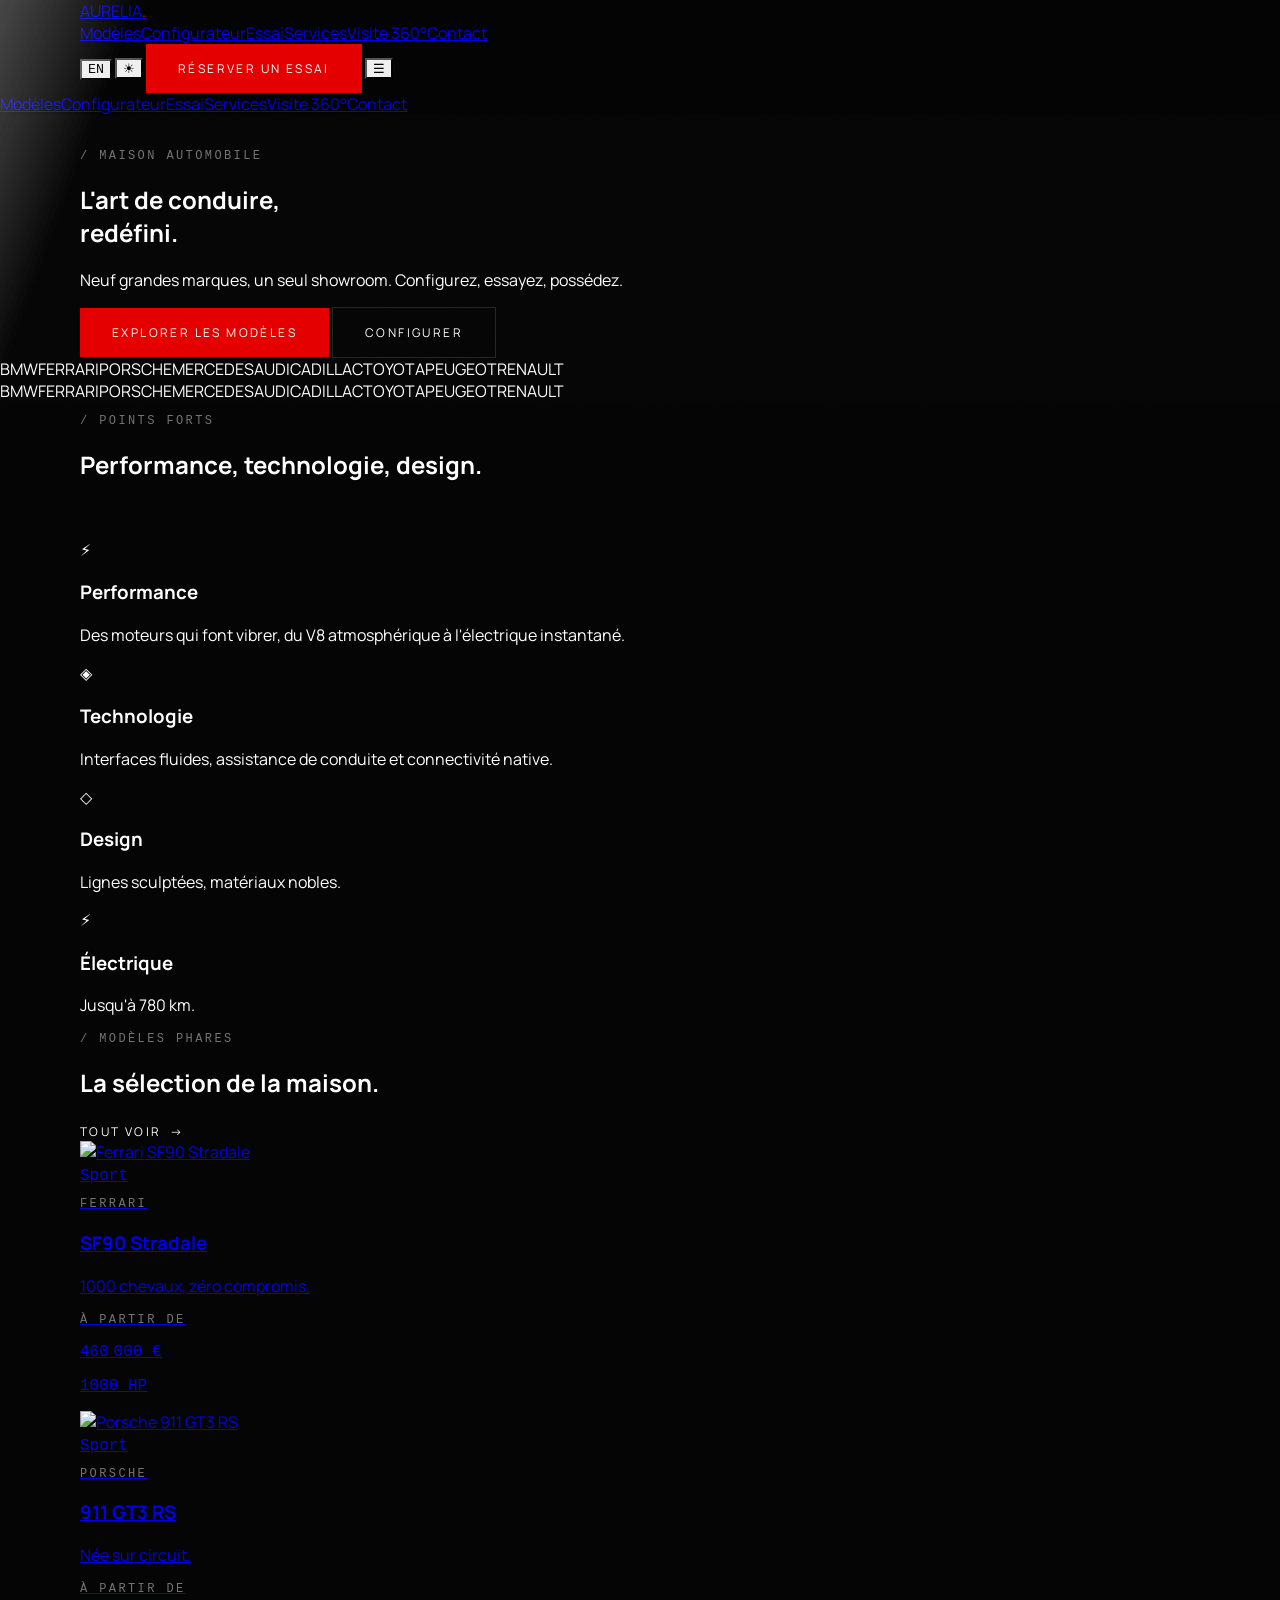
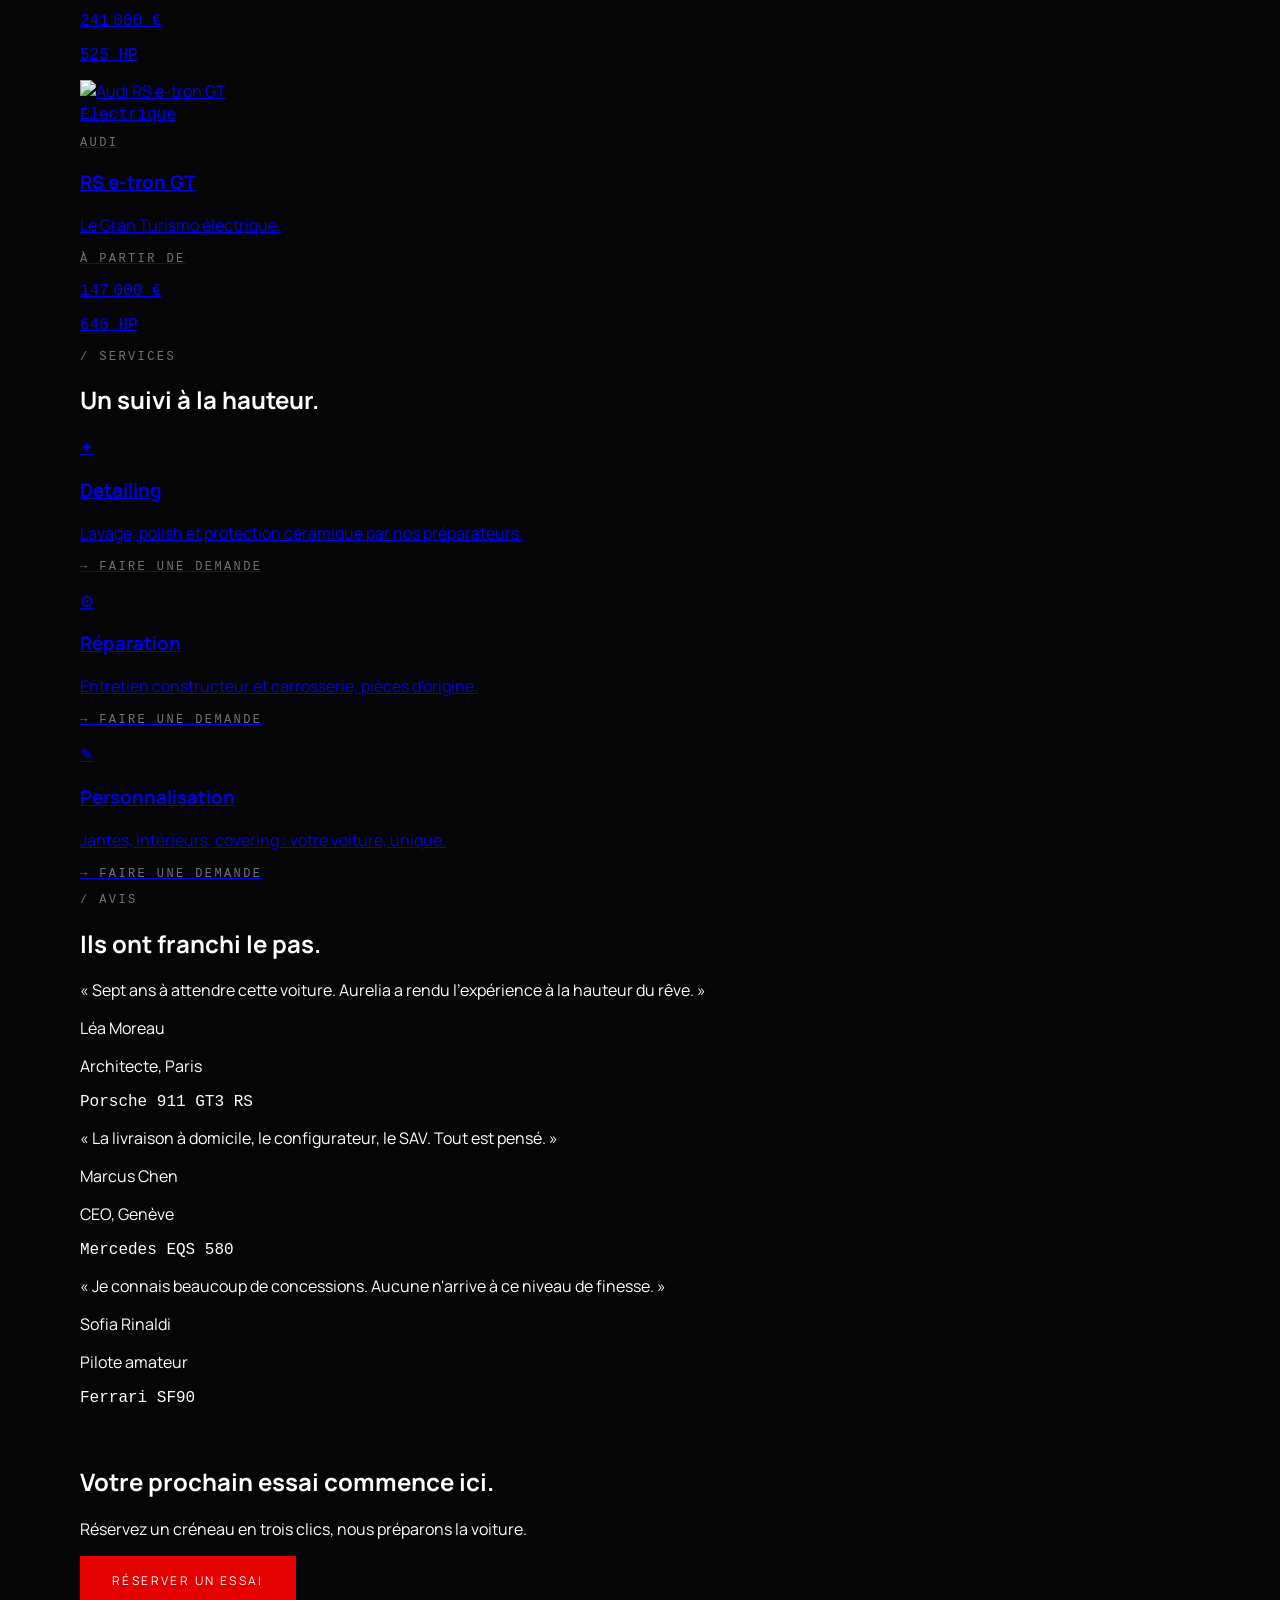
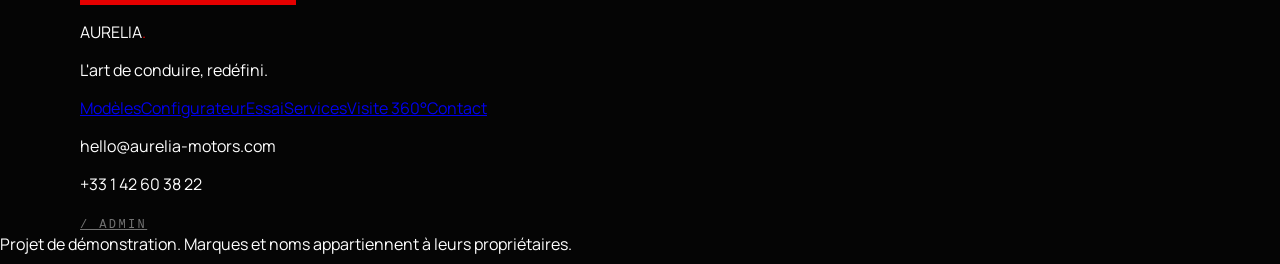
==== index.html @ 751bcffb "Add files via upload" ====
<!DOCTYPE html>
<html lang="fr">
<head>
<meta charset="utf-8"><meta name="viewport" content="width=device-width,initial-scale=1">
<title>AURELIA — Premium Automotive House</title>
<link href="https://api.fontshare.com/v2/css?f[]=cabinet-grotesk@300,400,500,700&f[]=jetbrains-mono@400,500&display=swap" rel="stylesheet">
<link href="https://fonts.googleapis.com/css2?family=Manrope:wght@300;400;500;600&display=swap" rel="stylesheet">
<script src="https://cdn.tailwindcss.com"></script>
<link rel="stylesheet" href="style.css">
<script src="data.js"></script><script src="common.js"></script>
</head>
<body class="bg-[#050505] text-white">
<div id="nav"></div>

<!-- HERO -->
<section class="relative min-h-screen flex items-end overflow-hidden grain">
  <img src="https://images.unsplash.com/photo-1763165561886-a9391b2132c1?crop=entropy&cs=srgb&fm=jpg&q=85&w=2400" alt="" class="absolute inset-0 w-full h-full object-cover slow-zoom">
  <div class="absolute inset-0 bg-gradient-to-t from-[#050505] via-[#050505]/40 to-[#050505]/20"></div>
  <div class="absolute inset-0 bg-gradient-to-r from-[#050505]/50 via-transparent to-transparent"></div>
  <div class="relative container-custom pb-32 pt-32 z-10 w-full">
    <p class="overline reveal" data-i18n="home.overline"></p>
    <h1 class="font-display text-5xl sm:text-6xl lg:text-8xl xl:text-9xl tracking-tighter font-light mt-6 max-w-5xl reveal d1 leading-[0.95]" style="white-space:pre-line" data-i18n="home.title"></h1>
    <p class="text-neutral-300 text-lg max-w-xl mt-8 reveal d2" data-i18n="home.sub"></p>
    <div class="flex flex-wrap gap-4 mt-10 reveal d3">
      <a href="models.html" class="btn-primary" data-i18n="home.explore"></a>
      <a href="configure.html" class="btn-secondary" data-i18n="home.configure"></a>
    </div>
  </div>
  <div class="absolute bottom-0 left-0 right-0 border-t border-white/10 backdrop-blur-md bg-black/30 overflow-hidden">
    <div class="flex marquee whitespace-nowrap py-4" id="marquee"></div>
  </div>
</section>

<!-- HIGHLIGHTS : bento -->
<section class="container-custom py-32 scroll-reveal">
  <p class="overline" data-i18n="home.hl.over"></p>
  <h2 class="font-display text-4xl sm:text-5xl lg:text-6xl tracking-tighter font-light mt-4 max-w-2xl mb-14" data-i18n="home.hl.title"></h2>
  <div class="grid grid-cols-1 md:grid-cols-12 gap-4">
    <div class="md:col-span-7 md:row-span-2 relative aspect-[16/12] md:aspect-auto md:min-h-[560px] overflow-hidden bg-[#0c0c0c] border border-neutral-900 group">
      <img src="https://images.unsplash.com/photo-1589240508375-8ad32cfcfcf4?crop=entropy&cs=srgb&fm=jpg&q=85&w=1600" alt="" class="absolute inset-0 w-full h-full object-cover transition-transform duration-1000 group-hover:scale-105">
      <div class="absolute inset-0 bg-gradient-to-tr from-black via-black/40 to-transparent"></div>
      <div class="on-image relative h-full flex flex-col justify-end p-8 md:p-12 text-white">
        <p class="text-[#E50000] text-3xl mb-3">⚡</p>
        <h3 class="font-display text-3xl md:text-4xl" data-i18n="home.perf"></h3>
        <p class="text-neutral-300 mt-2 max-w-md" data-i18n="home.perf.d"></p>
      </div>
    </div>
    <div class="md:col-span-5 min-h-[270px] bg-[#0c0c0c] border border-neutral-900 p-8">
      <p class="text-[#B39D82] text-3xl mb-3">◈</p>
      <h3 class="font-display text-2xl md:text-3xl" data-i18n="home.tech"></h3>
      <p class="text-neutral-400 mt-2 text-sm" data-i18n="home.tech.d"></p>
    </div>
    <div class="md:col-span-3 min-h-[270px] bg-[#0c0c0c] border border-neutral-900 p-8">
      <p class="text-[#B39D82] text-3xl mb-3">◇</p>
      <h3 class="font-display text-2xl" data-i18n="home.design"></h3>
      <p class="text-neutral-400 mt-2 text-sm" data-i18n="home.design.d"></p>
    </div>
    <div class="on-image md:col-span-2 min-h-[270px] bg-[#E50000] p-8 text-white">
      <p class="text-3xl mb-3">⚡︎</p>
      <h3 class="font-display text-2xl" data-i18n="home.elec"></h3>
      <p class="text-white/80 mt-2 text-sm" data-i18n="home.elec.d"></p>
    </div>
  </div>
</section>

<!-- MODÈLES PHARES -->
<section class="container-custom py-24 scroll-reveal">
  <div class="flex items-end justify-between gap-8 mb-14 flex-wrap">
    <div>
      <p class="overline" data-i18n="home.feat.over"></p>
      <h2 class="font-display text-4xl sm:text-5xl lg:text-6xl tracking-tighter font-light mt-4" data-i18n="home.feat.title"></h2>
    </div>
    <a href="models.html" class="btn-ghost"><span data-i18n="home.seeall"></span> →</a>
  </div>
  <div id="featured" class="grid grid-cols-1 md:grid-cols-2 lg:grid-cols-3 gap-4"></div>
</section>

<!-- SERVICES -->
<section class="bg-[#0a0a0a] border-y border-neutral-900 py-32 scroll-reveal">
  <div class="container-custom">
    <p class="overline" data-i18n="home.serv.over"></p>
    <h2 class="font-display text-4xl sm:text-5xl lg:text-6xl tracking-tighter font-light mt-4 mb-14" data-i18n="home.serv.title"></h2>
    <div class="grid grid-cols-1 md:grid-cols-3 gap-4">
      <a href="services.html" class="group p-10 bg-[#050505] border border-neutral-900 hover:border-[#E50000] transition-all duration-500 hover:-translate-y-1 no-underline text-white">
        <p class="text-[#B39D82] text-3xl">✦</p><h3 class="font-display text-2xl mt-6" data-i18n="svc.wash"></h3><p class="text-neutral-400 mt-3 text-sm" data-i18n="svc.wash.d"></p><p class="overline mt-8">→ <span data-i18n="svc.request"></span></p></a>
      <a href="services.html" class="group p-10 bg-[#050505] border border-neutral-900 hover:border-[#E50000] transition-all duration-500 hover:-translate-y-1 no-underline text-white">
        <p class="text-[#B39D82] text-3xl">⚙</p><h3 class="font-display text-2xl mt-6" data-i18n="svc.repair"></h3><p class="text-neutral-400 mt-3 text-sm" data-i18n="svc.repair.d"></p><p class="overline mt-8">→ <span data-i18n="svc.request"></span></p></a>
      <a href="services.html" class="group p-10 bg-[#050505] border border-neutral-900 hover:border-[#E50000] transition-all duration-500 hover:-translate-y-1 no-underline text-white">
        <p class="text-[#B39D82] text-3xl">✎</p><h3 class="font-display text-2xl mt-6" data-i18n="svc.custom"></h3><p class="text-neutral-400 mt-3 text-sm" data-i18n="svc.custom.d"></p><p class="overline mt-8">→ <span data-i18n="svc.request"></span></p></a>
    </div>
  </div>
</section>

<!-- TÉMOIGNAGES -->
<section class="container-custom py-32 scroll-reveal">
  <p class="overline" data-i18n="home.test.over"></p>
  <h2 class="font-display text-4xl sm:text-5xl lg:text-6xl tracking-tighter font-light mt-4" data-i18n="home.test.title"></h2>
  <div id="testimonials" class="grid grid-cols-1 md:grid-cols-3 gap-4 mt-14"></div>
</section>

<!-- CTA FINAL -->
<section class="relative overflow-hidden">
  <div class="absolute inset-0">
    <img src="https://images.unsplash.com/photo-1744884275743-4b075af04f62?crop=entropy&cs=srgb&fm=jpg&q=85&w=2000" alt="" class="w-full h-full object-cover">
    <div class="absolute inset-0 bg-gradient-to-r from-black via-black/70 to-black/40"></div>
  </div>
  <div class="on-image relative container-custom py-32 text-white">
    <h2 class="font-display text-4xl sm:text-5xl lg:text-7xl tracking-tighter font-light max-w-3xl" data-i18n="home.cta.title"></h2>
    <p class="text-neutral-300 max-w-xl mt-6 text-lg" data-i18n="home.cta.sub"></p>
    <a href="test-drive.html" class="btn-primary mt-10" data-i18n="home.cta.btn"></a>
  </div>
</section>

<div id="footer"></div>

<script>
  const BRANDS = ["BMW","FERRARI","PORSCHE","MERCEDES","AUDI","CADILLAC","TOYOTA","PEUGEOT","RENAULT"];
  const TESTIMONIALS = [
    { name: "Léa Moreau", role: { fr: "Architecte, Paris", en: "Architect, Paris" }, car: "Porsche 911 GT3 RS",
      q: { fr: "Sept ans à attendre cette voiture. Aurelia a rendu l'expérience à la hauteur du rêve.", en: "Seven years waiting for this car. Aurelia made the experience match the dream." } },
    { name: "Marcus Chen", role: { fr: "CEO, Genève", en: "CEO, Geneva" }, car: "Mercedes EQS 580",
      q: { fr: "La livraison à domicile, le configurateur, le SAV. Tout est pensé.", en: "Home delivery, the configurator, after-sales. Everything is considered." } },
    { name: "Sofia Rinaldi", role: { fr: "Pilote amateur", en: "Amateur driver" }, car: "Ferrari SF90",
      q: { fr: "Je connais beaucoup de concessions. Aucune n'arrive à ce niveau de finesse.", en: "I know many dealerships. None reach this level of refinement." } },
  ];
  function render() {
    document.getElementById("marquee").innerHTML = [1, 2].map(() =>
      `<div class="flex items-center gap-16 px-8 shrink-0">${BRANDS.map((b) => `<span class="font-display text-lg tracking-[0.3em] text-neutral-400">${b}</span>`).join("")}</div>`).join("");
    document.getElementById("featured").innerHTML = getCars().filter((c) => c.featured).slice(0, 3).map(carCard).join("");
    document.getElementById("testimonials").innerHTML = TESTIMONIALS.map((x) => `
      <div class="p-8 border border-neutral-900 bg-[#0c0c0c]">
        <p class="text-lg text-neutral-200 leading-relaxed">« ${x.q[LANG]} »</p>
        <div class="mt-8 pt-6 border-t border-neutral-900">
          <p class="text-white text-sm">${x.name}</p><p class="text-xs text-neutral-500">${x.role[LANG]}</p>
          <p class="font-mono text-xs text-[#B39D82] mt-2">${x.car}</p>
        </div></div>`).join("");
  }
  render(); document.addEventListener("langchange", render);
</script>
</body>
</html>
---- style.css ----
/* ===== AURELIA — design system (complète Tailwind CDN) ===== */
html { scroll-behavior: smooth; }
body {
  margin: 0; background: #050505; color: #fff;
  font-family: 'Manrope', system-ui, sans-serif;
  -webkit-font-smoothing: antialiased; overflow-x: hidden;
  transition: background-color .4s ease, color .4s ease;
}
*, *::before, *::after { border-radius: 0; }
.rounded-full, .rounded-full * { border-radius: 9999px; }
::selection { background: #E50000; color: #fff; }
::-webkit-scrollbar { width: 8px; height: 8px; }
::-webkit-scrollbar-track { background: #050505; }
::-webkit-scrollbar-thumb { background: #262626; }

.font-display { font-family: 'Cabinet Grotesk', 'Manrope', sans-serif; }
.font-mono { font-family: 'JetBrains Mono', monospace; }
.overline { font: 400 .75rem 'JetBrains Mono', monospace; letter-spacing: .2em; text-transform: uppercase; color: #737373; }
.container-custom { max-width: 1600px; margin: 0 auto; padding: 0 1.5rem; }
@media (min-width: 768px) { .container-custom { padding: 0 3rem; } }
@media (min-width: 1024px) { .container-custom { padding: 0 5rem; } }

.glass-nav { background: rgba(5,5,5,.65); backdrop-filter: blur(24px) saturate(180%); -webkit-backdrop-filter: blur(24px) saturate(180%); }

/* Boutons */
.btn-primary, .btn-secondary {
  display: inline-flex; align-items: center; justify-content: center; gap: .5rem;
  padding: 1rem 2rem; font-size: .75rem; letter-spacing: .2em; text-transform: uppercase;
  cursor: pointer; transition: all .2s; text-decoration: none;
}
.btn-primary { background: #E50000; color: #fff; border: 0; }
.btn-primary:hover { background: #FF1A1A; }
.btn-secondary { border: 1px solid #262626; color: #fff; background: transparent; }
.btn-secondary:hover { border-color: rgba(255,255,255,.4); background: rgba(255,255,255,.05); }
.btn-ghost { display: inline-flex; align-items: center; gap: .5rem; color: #fff; font-size: .75rem; letter-spacing: .2em; text-transform: uppercase; background: none; border: 0; cursor: pointer; text-decoration: none; }
.btn-ghost:hover { color: #E50000; }

/* Champs : souligné minimal */
.field { width: 100%; background: transparent; border: 0; border-bottom: 1px solid #262626; color: #fff; padding: .75rem 0; outline: none; font: inherit; }
.field:focus { border-bottom-color: #fff; }
.field option { background: #0c0c0c; color: #fff; }

/* Chips de filtre */
.chip { padding: .5rem 1rem; font-size: .75rem; letter-spacing: .08em; text-transform: uppercase; border: 1px solid #262626; color: #a3a3a3; background: transparent; cursor: pointer; transition: all .2s; }
.chip:hover { color: #fff; border-color: #525252; }
.chip.active { background: #fff; color: #000; border-color: #fff; }

/* Grain */
.grain { position: relative; }
.grain::after {
  content: ''; position: absolute; inset: 0; pointer-events: none; opacity: .04; mix-blend-mode: overlay;
  background-image: url("data:image/svg+xml,%3Csvg viewBox='0 0 200 200' xmlns='http://www.w3.org/2000/svg'%3E%3Cfilter id='n'%3E%3CfeTurbulence type='fractalNoise' baseFrequency='0.85' numOctaves='3' stitchTiles='stitch'/%3E%3C/filter%3E%3Crect width='100%25' height='100%25' filter='url(%23n)'/%3E%3C/svg%3E");
}

/* Animations */
@keyframes reveal { from { opacity: 0; transform: translateY(24px); filter: blur(8px); } to { opacity: 1; transform: none; filter: blur(0); } }
@keyframes slowZoom { from { transform: scale(1.05); } to { transform: scale(1.15); } }
@keyframes carReveal { 0% { opacity: 0; transform: scale(.85) rotateY(-25deg); filter: blur(12px); } 100% { opacity: 1; transform: none; filter: blur(0); } }
@keyframes marquee { from { transform: translateX(0); } to { transform: translateX(-50%); } }
@keyframes shine { 0% { transform: translateX(-120%) skewX(-20deg); } 100% { transform: translateX(220%) skewX(-20deg); } }
.reveal { animation: reveal 1.1s cubic-bezier(.22,1,.36,1) both; }
.d1 { animation-delay: .15s; } .d2 { animation-delay: .3s; } .d3 { animation-delay: .45s; }
.slow-zoom { animation: slowZoom 18s ease-out infinite alternate; }
.marquee { animation: marquee 35s linear infinite; }
.scroll-reveal { opacity: 0; transform: translateY(40px); transition: opacity 1s cubic-bezier(.22,1,.36,1), transform 1s cubic-bezier(.22,1,.36,1); }
.scroll-reveal.in-view { opacity: 1; transform: none; }

.car-card .car-img { transition: transform 1.2s cubic-bezier(.22,1,.36,1); }
.car-card:hover .car-img { transform: scale(1.08); }
.shine::before { content: ''; position: absolute; top: 0; bottom: 0; width: 40%; pointer-events: none; z-index: 2;
  background: linear-gradient(90deg, transparent, rgba(255,255,255,.18), transparent); transform: translateX(-120%) skewX(-20deg); }
.car-card:hover .shine::before { animation: shine 1.2s ease-out; }

/* Modale */
.modal { position: fixed; inset: 0; z-index: 60; background: rgba(0,0,0,.8); backdrop-filter: blur(12px); display: none; align-items: center; justify-content: center; padding: 1.5rem; overflow: auto; }
.modal.open { display: flex; }
.modal-card { background: #0c0c0c; border: 1px solid #262626; padding: 2rem; width: 100%; max-width: 32rem; }

/* Toast */
#toasts { position: fixed; bottom: 1.5rem; right: 1.5rem; z-index: 100; display: flex; flex-direction: column; gap: .5rem; }
.toast { background: #0c0c0c; border: 1px solid #262626; color: #fff; padding: .9rem 1.2rem; font-size: .85rem; animation: reveal .5s both; max-width: 22rem; }
.toast.err { border-color: #E50000; }

input[type=range] { accent-color: #E50000; width: 100%; }

/* ===== Thème clair ===== */
html.theme-light body { background: #f5f5f4; color: #0a0a0a; }
html.theme-light .bg-\[\#050505\] { background-color: #f5f5f4 !important; }
html.theme-light .bg-\[\#0a0a0a\] { background-color: #ebebe8 !important; }
html.theme-light .bg-\[\#0c0c0c\], html.theme-light .bg-\[\#111\] { background-color: #fff !important; }
html.theme-light .bg-\[\#080808\] { background-color: #f0f0ee !important; }
html.theme-light .text-white { color: #0a0a0a !important; }
html.theme-light .text-neutral-200 { color: #1a1a1a !important; }
html.theme-light .text-neutral-300 { color: #3a3a3a !important; }
html.theme-light .text-neutral-400 { color: #525252 !important; }
html.theme-light .text-neutral-500, html.theme-light .overline { color: #737373 !important; }
html.theme-light .border-neutral-900, html.theme-light .border-neutral-800 { border-color: #d4d4d0 !important; }
html.theme-light .glass-nav { background: rgba(245,245,244,.85); }
html.theme-light .btn-secondary, html.theme-light .btn-ghost { color: #0a0a0a; border-color: #d4d4d0; }
html.theme-light .btn-primary, html.theme-light .on-image, html.theme-light .on-image * { color: #fff !important; }
html.theme-light .field, html.theme-light select.field { color: #0a0a0a; border-bottom-color: #c4c4c0; }
html.theme-light .field option { background: #fff; color: #0a0a0a; }
html.theme-light .chip { color: #525252; border-color: #d4d4d0; }
html.theme-light .chip.active { background: #0a0a0a; color: #fff; border-color: #0a0a0a; }
html.theme-light .modal-card, html.theme-light .toast { background: #fff; color: #0a0a0a; }
html.theme-light .bg-white\/5 { background-color: rgba(0,0,0,.04) !important; }
html.theme-light ::-webkit-scrollbar-track { background: #f5f5f4; }
html.theme-light ::-webkit-scrollbar-thumb { background: #c4c4c0; }
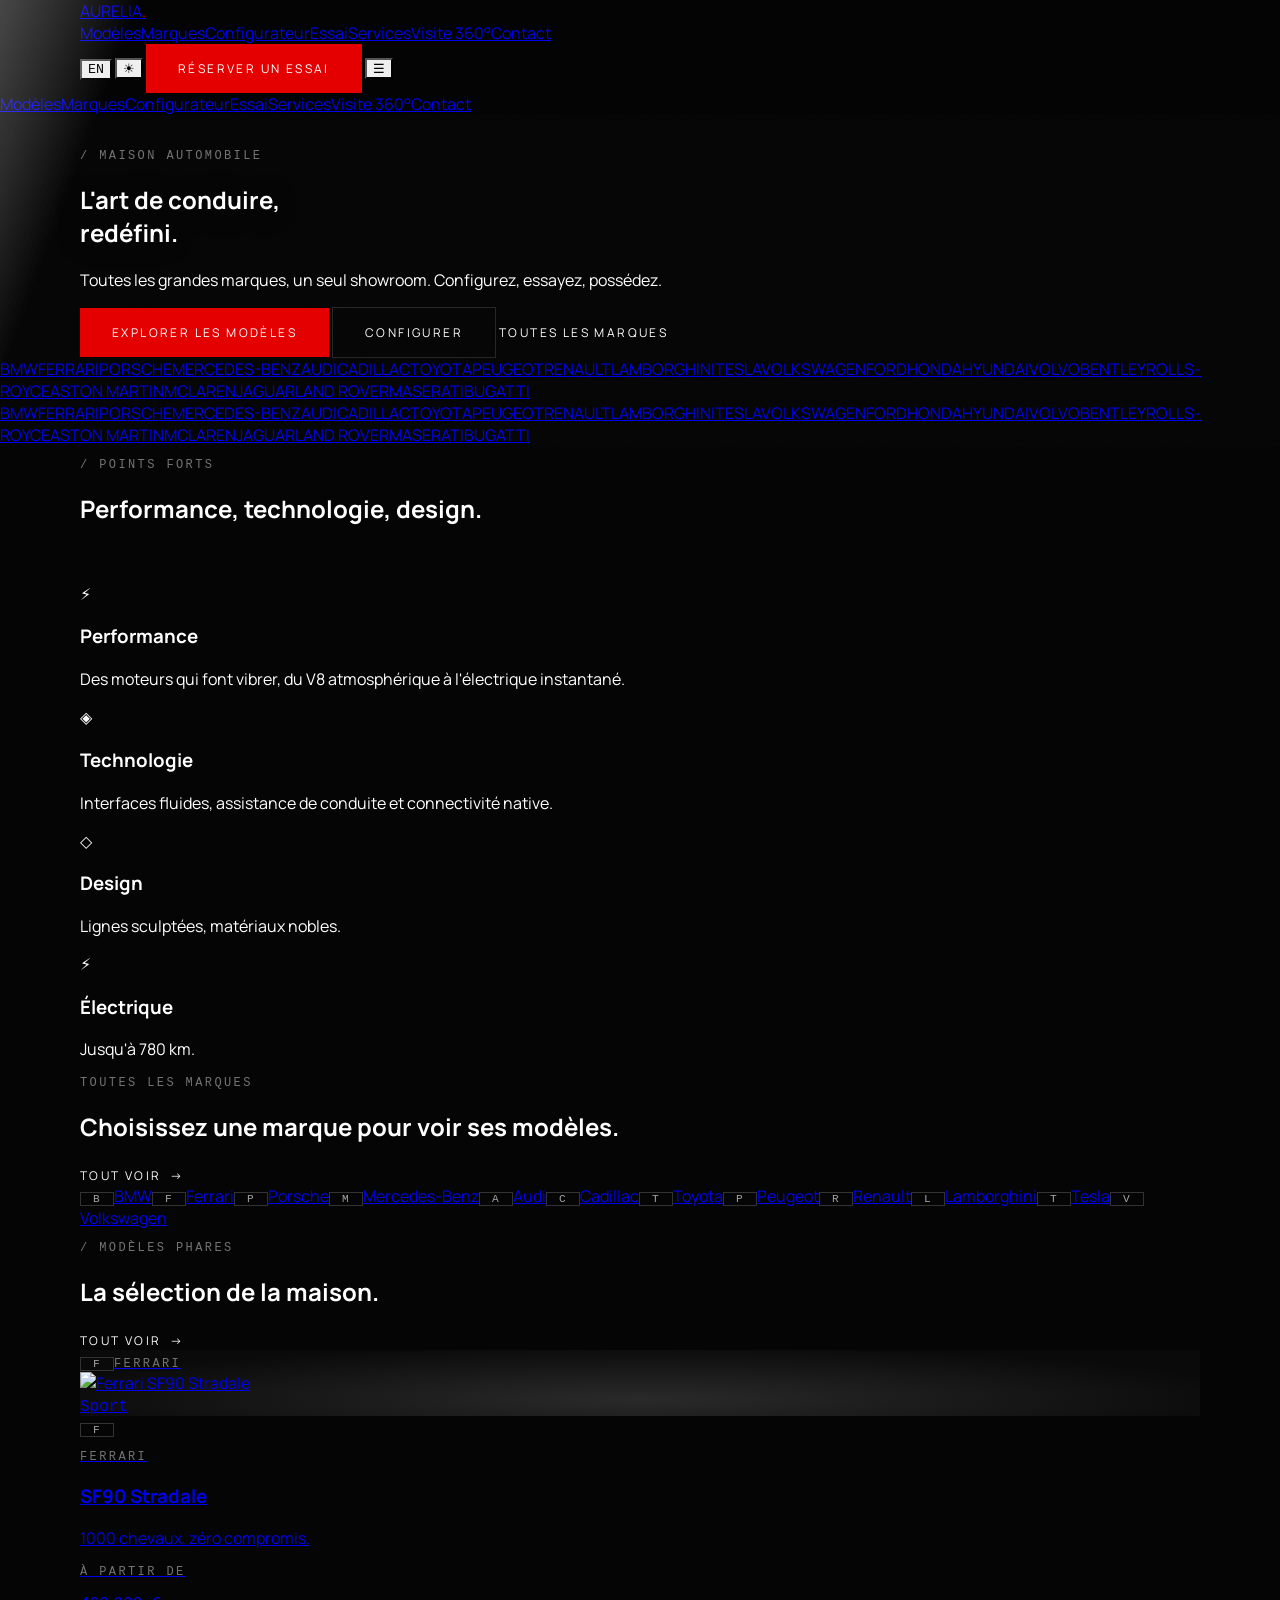
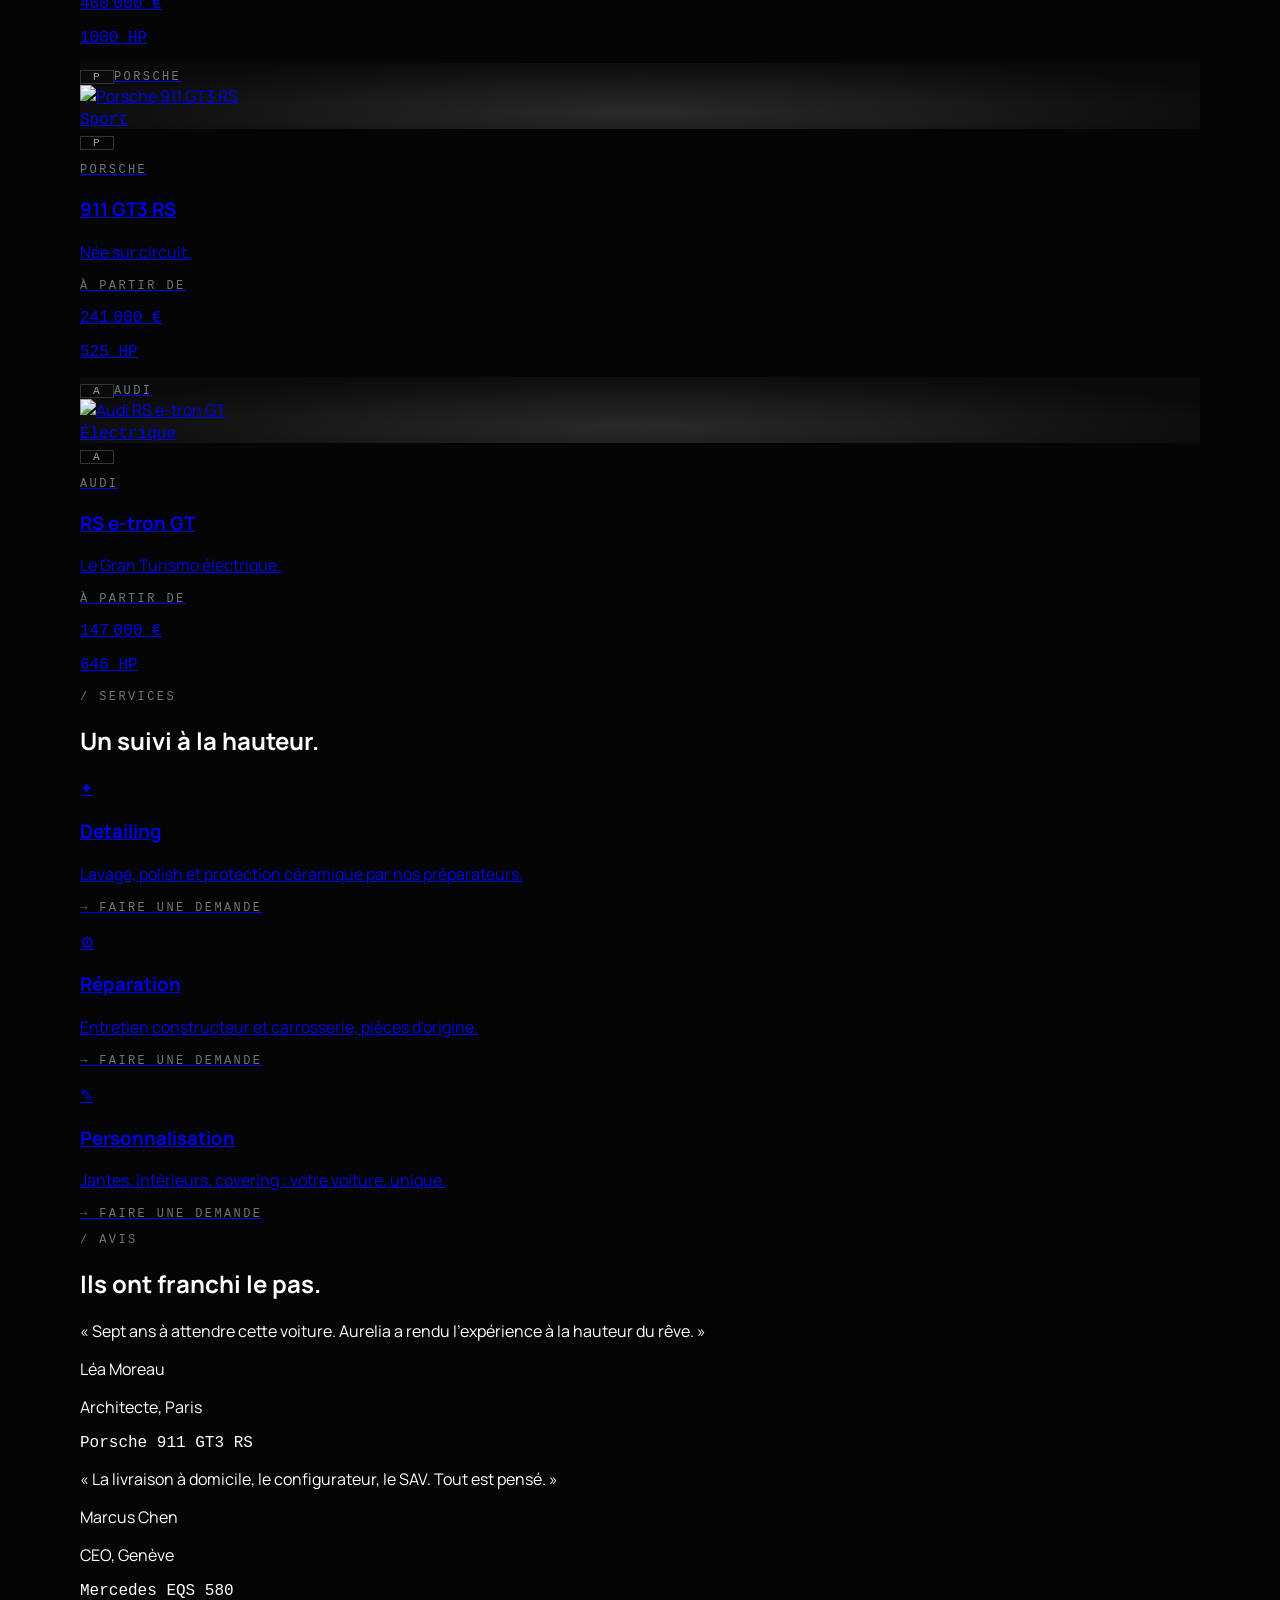
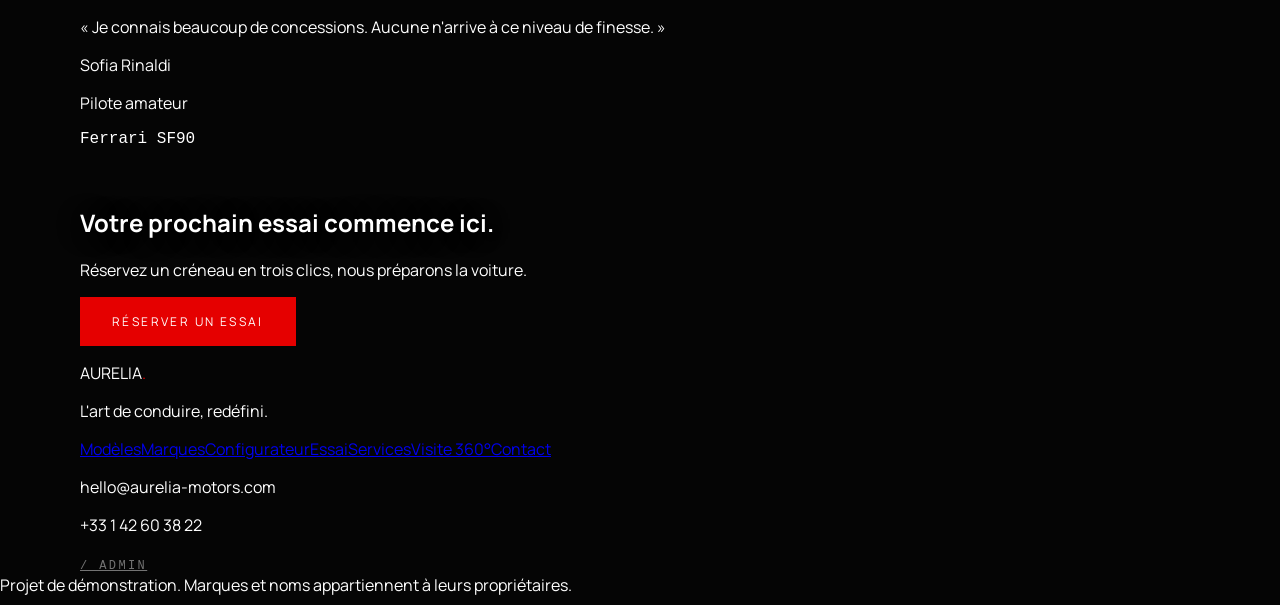
==== commit d11f8d65: "Add files via upload" ====
--- a/index.html
+++ b/index.html
@@ -7,14 +7,15 @@
 <link href="https://fonts.googleapis.com/css2?family=Manrope:wght@300;400;500;600&display=swap" rel="stylesheet">
 <script src="https://cdn.tailwindcss.com"></script>
 <link rel="stylesheet" href="style.css">
-<script src="data.js"></script><script src="common.js"></script>
+<script src="data.js"></script><script src="photos.js"></script><script src="common.js"></script>
 </head>
 <body class="bg-[#050505] text-white">
 <div id="nav"></div>
 
 <!-- HERO -->
-<section class="relative min-h-screen flex items-end overflow-hidden grain">
+<section class="on-image relative min-h-screen flex items-end overflow-hidden grain text-white">
   <img src="https://images.unsplash.com/photo-1763165561886-a9391b2132c1?crop=entropy&cs=srgb&fm=jpg&q=85&w=2400" alt="" class="absolute inset-0 w-full h-full object-cover slow-zoom">
+  <div class="absolute inset-0 bg-black/25"></div>
   <div class="absolute inset-0 bg-gradient-to-t from-[#050505] via-[#050505]/40 to-[#050505]/20"></div>
   <div class="absolute inset-0 bg-gradient-to-r from-[#050505]/50 via-transparent to-transparent"></div>
   <div class="relative container-custom pb-32 pt-32 z-10 w-full">
@@ -24,6 +25,7 @@
     <div class="flex flex-wrap gap-4 mt-10 reveal d3">
       <a href="models.html" class="btn-primary" data-i18n="home.explore"></a>
       <a href="configure.html" class="btn-secondary" data-i18n="home.configure"></a>
+      <a href="brands.html" class="btn-ghost" data-i18n="home.allbrands"></a>
     </div>
   </div>
   <div class="absolute bottom-0 left-0 right-0 border-t border-white/10 backdrop-blur-md bg-black/30 overflow-hidden">
@@ -61,6 +63,15 @@
       <p class="text-white/80 mt-2 text-sm" data-i18n="home.elec.d"></p>
     </div>
   </div>
+</section>
+
+<!-- MARQUES -->
+<section class="container-custom py-16 scroll-reveal">
+  <div class="flex items-end justify-between gap-8 mb-10 flex-wrap">
+    <div><p class="overline" data-i18n="brands.title"></p><h2 class="font-display text-3xl sm:text-4xl tracking-tighter font-light mt-3" data-i18n="brands.sub"></h2></div>
+    <a href="brands.html" class="btn-ghost"><span data-i18n="home.seeall"></span> →</a>
+  </div>
+  <div id="brand-strip" class="grid grid-cols-3 sm:grid-cols-4 md:grid-cols-6 lg:grid-cols-12 gap-3"></div>
 </section>
 
 <!-- MODÈLES PHARES -->
@@ -114,7 +125,6 @@
 <div id="footer"></div>
 
 <script>
-  const BRANDS = ["BMW","FERRARI","PORSCHE","MERCEDES","AUDI","CADILLAC","TOYOTA","PEUGEOT","RENAULT"];
   const TESTIMONIALS = [
     { name: "Léa Moreau", role: { fr: "Architecte, Paris", en: "Architect, Paris" }, car: "Porsche 911 GT3 RS",
       q: { fr: "Sept ans à attendre cette voiture. Aurelia a rendu l'expérience à la hauteur du rêve.", en: "Seven years waiting for this car. Aurelia made the experience match the dream." } },
@@ -124,8 +134,9 @@
       q: { fr: "Je connais beaucoup de concessions. Aucune n'arrive à ce niveau de finesse.", en: "I know many dealerships. None reach this level of refinement." } },
   ];
   function render() {
+    document.getElementById("brand-strip").innerHTML = POPULAR_BRANDS.slice(0, 12).map((b) => `<a href="models.html?brand=${encodeURIComponent(b)}" class="flex flex-col items-center justify-center gap-3 aspect-square border border-neutral-900 bg-[#0c0c0c] hover:border-neutral-600 transition-colors no-underline text-neutral-400 hover:text-white p-3">${brandLogo(b, "h-9 w-9")}<span class="text-[10px] tracking-[0.15em] uppercase text-center">${b}</span></a>`).join("");
     document.getElementById("marquee").innerHTML = [1, 2].map(() =>
-      `<div class="flex items-center gap-16 px-8 shrink-0">${BRANDS.map((b) => `<span class="font-display text-lg tracking-[0.3em] text-neutral-400">${b}</span>`).join("")}</div>`).join("");
+      `<div class="flex items-center gap-16 px-8 shrink-0">${POPULAR_BRANDS.map((b) => `<a href="models.html?brand=${encodeURIComponent(b)}" class="font-display text-lg tracking-[0.3em] text-neutral-400 no-underline hover:text-white">${b.toUpperCase()}</a>`).join("")}</div>`).join("");
     document.getElementById("featured").innerHTML = getCars().filter((c) => c.featured).slice(0, 3).map(carCard).join("");
     document.getElementById("testimonials").innerHTML = TESTIMONIALS.map((x) => `
       <div class="p-8 border border-neutral-900 bg-[#0c0c0c]">
--- a/style.css
+++ b/style.css
@@ -97,7 +97,7 @@
 html.theme-light .border-neutral-900, html.theme-light .border-neutral-800 { border-color: #d4d4d0 !important; }
 html.theme-light .glass-nav { background: rgba(245,245,244,.85); }
 html.theme-light .btn-secondary, html.theme-light .btn-ghost { color: #0a0a0a; border-color: #d4d4d0; }
-html.theme-light .btn-primary, html.theme-light .on-image, html.theme-light .on-image * { color: #fff !important; }
+html.theme-light .btn-primary { color: #fff !important; }
 html.theme-light .field, html.theme-light select.field { color: #0a0a0a; border-bottom-color: #c4c4c0; }
 html.theme-light .field option { background: #fff; color: #0a0a0a; }
 html.theme-light .chip { color: #525252; border-color: #d4d4d0; }
@@ -106,3 +106,21 @@
 html.theme-light .bg-white\/5 { background-color: rgba(0,0,0,.04) !important; }
 html.theme-light ::-webkit-scrollbar-track { background: #f5f5f4; }
 html.theme-light ::-webkit-scrollbar-thumb { background: #c4c4c0; }
+
+/* Photos : fond studio, monogrammes, logos */
+.studio { background: radial-gradient(ellipse at 50% 75%, #2a2a2a 0%, #0a0a0a 78%); }
+html.theme-light .studio { background: radial-gradient(ellipse at 50% 75%, #ffffff 0%, #d9d9d4 80%); }
+.monogram { display: inline-flex; align-items: center; justify-content: center; border: 1px solid #333; font: 500 .7rem 'JetBrains Mono', monospace; letter-spacing: .1em; color: #a3a3a3; min-width: 2rem; }
+html.theme-light .monogram { border-color: #c4c4c0; color: #525252; }
+html.theme-light .logo-adapt { filter: invert(1); }
+html.theme-light .on-image .logo-adapt { filter: none; }
+html.theme-light input[type=date] { color-scheme: light; }
+:focus-visible { outline: 2px solid #E50000; outline-offset: 2px; }
+.field:focus-visible { outline: none; }
+
+/* Sections sur photo : le texte reste blanc, même en thème clair (doit rester en fin de fichier) */
+.on-image h1, .on-image h2 { text-shadow: 0 2px 28px rgba(0,0,0,.45); }
+html.theme-light .on-image, html.theme-light .on-image * { color: #fff !important; }
+html.theme-light .on-image .btn-secondary { border-color: rgba(255,255,255,.4) !important; }
+html.theme-light .on-image .btn-secondary:hover { background: rgba(255,255,255,.1) !important; }
+html.theme-light .on-image .text-white\/80 { color: rgba(255,255,255,.8) !important; }
